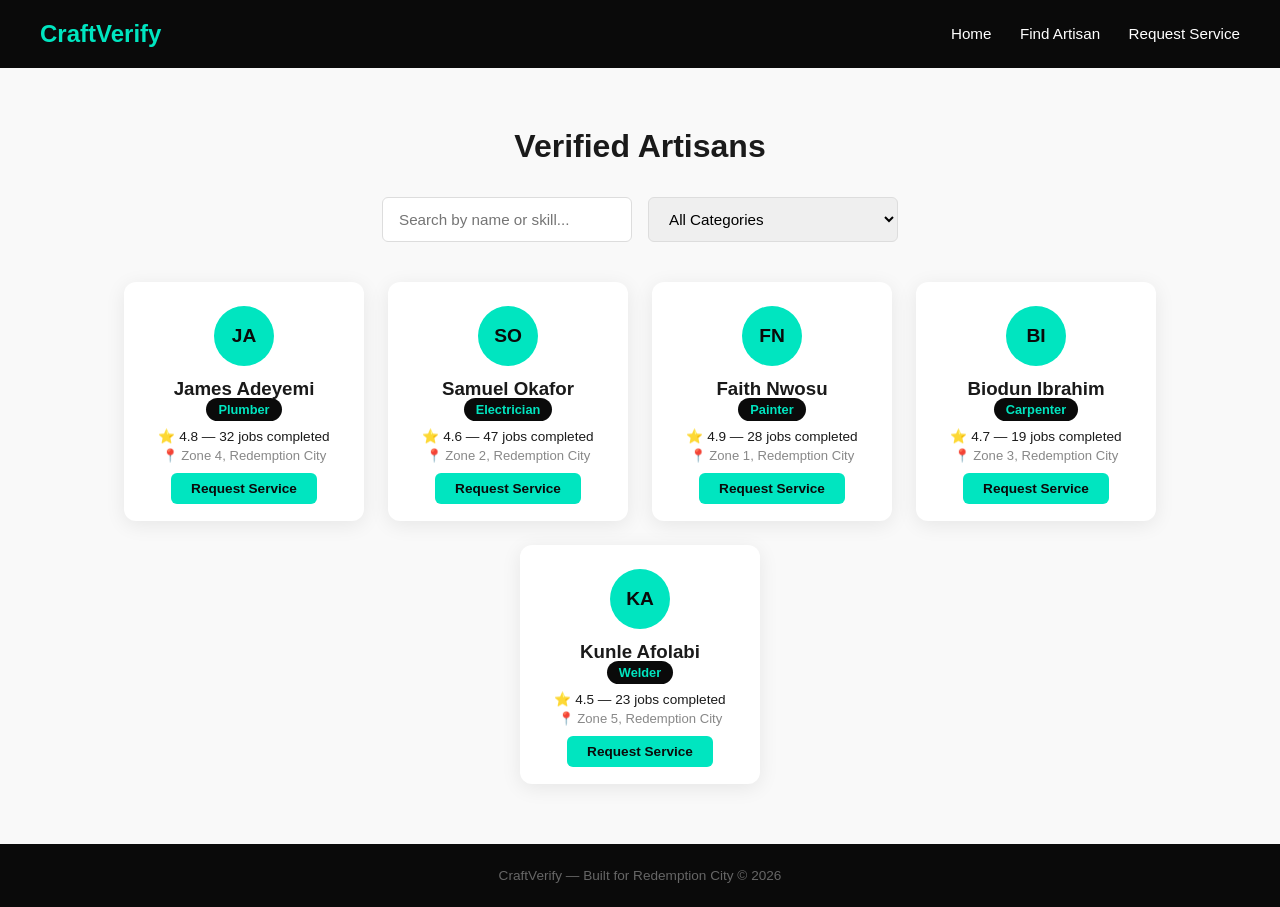
==== directory.html @ 7d1aa979 "Initial CraftVerify build" ====
<!DOCTYPE html>
<html lang="en">
<head>
  <meta charset="UTF-8" />
  <meta name="viewport" content="width=device-width, initial-scale=1.0"/>
  <title>Find Artisans — CraftVerify</title>
  <link rel="stylesheet" href="style.css" />
</head>
<body>

  <nav>
    <div class="logo">CraftVerify</div>
    <div class="nav-links">
      <a href="index.html">Home</a>
      <a href="directory.html">Find Artisan</a>
      <a href="request.html">Request Service</a>
    </div>
  </nav>

  <section class="directory">
    <h2>Verified Artisans</h2>
    <div class="filter-bar">
      <input type="text" id="searchInput" placeholder="Search by name or skill..." onkeyup="filterArtisans()"/>
      <select id="categoryFilter" onchange="filterArtisans()">
        <option value="">All Categories</option>
        <option value="Plumber">Plumber</option>
        <option value="Electrician">Electrician</option>
        <option value="Painter">Painter</option>
        <option value="Carpenter">Carpenter</option>
        <option value="Welder">Welder</option>
      </select>
    </div>

    <div class="artisan-grid" id="artisanGrid">

      <div class="artisan-card" data-skill="Plumber">
        <div class="artisan-avatar">JA</div>
        <h3>James Adeyemi</h3>
        <span class="badge">Plumber</span>
        <p class="rating">⭐ 4.8 — 32 jobs completed</p>
        <p class="location">📍 Zone 4, Redemption City</p>
        <a href="request.html" class="btn-small">Request Service</a>
      </div>

      <div class="artisan-card" data-skill="Electrician">
        <div class="artisan-avatar">SO</div>
        <h3>Samuel Okafor</h3>
        <span class="badge">Electrician</span>
        <p class="rating">⭐ 4.6 — 47 jobs completed</p>
        <p class="location">📍 Zone 2, Redemption City</p>
        <a href="request.html" class="btn-small">Request Service</a>
      </div>

      <div class="artisan-card" data-skill="Painter">
        <div class="artisan-avatar">FN</div>
        <h3>Faith Nwosu</h3>
        <span class="badge">Painter</span>
        <p class="rating">⭐ 4.9 — 28 jobs completed</p>
        <p class="location">📍 Zone 1, Redemption City</p>
        <a href="request.html" class="btn-small">Request Service</a>
      </div>

      <div class="artisan-card" data-skill="Carpenter">
        <div class="artisan-avatar">BI</div>
        <h3>Biodun Ibrahim</h3>
        <span class="badge">Carpenter</span>
        <p class="rating">⭐ 4.7 — 19 jobs completed</p>
        <p class="location">📍 Zone 3, Redemption City</p>
        <a href="request.html" class="btn-small">Request Service</a>
      </div>

      <div class="artisan-card" data-skill="Welder">
        <div class="artisan-avatar">KA</div>
        <h3>Kunle Afolabi</h3>
        <span class="badge">Welder</span>
        <p class="rating">⭐ 4.5 — 23 jobs completed</p>
        <p class="location">📍 Zone 5, Redemption City</p>
        <a href="request.html" class="btn-small">Request Service</a>
      </div>

    </div>
  </section>

  <footer>
    <p>CraftVerify — Built for Redemption City © 2026</p>
  </footer>

  <script>
    function filterArtisans() {
      const search = document.getElementById('searchInput').value.toLowerCase();
      const category = document.getElementById('categoryFilter').value;
      const cards = document.querySelectorAll('.artisan-card');
      cards.forEach(card => {
        const name = card.querySelector('h3').textContent.toLowerCase();
        const skill = card.getAttribute('data-skill');
        const matchSearch = name.includes(search);
        const matchCategory = category === '' || skill === category;
        card.style.display = matchSearch && matchCategory ? 'block' : 'none';
      });
    }
  </script>

</body>
</html>
---- style.css ----
* {
  margin: 0;
  padding: 0;
  box-sizing: border-box;
}

body {
  font-family: 'Segoe UI', sans-serif;
  background: #f9f9f9;
  color: #1a1a1a;
}

nav {
  display: flex;
  justify-content: space-between;
  align-items: center;
  padding: 20px 40px;
  background: #0a0a0a;
  color: white;
}

.logo {
  font-size: 1.5rem;
  font-weight: 700;
  color: #00e5c0;
}

.nav-links a {
  color: white;
  text-decoration: none;
  margin-left: 24px;
  font-size: 0.95rem;
}

.nav-links a:hover {
  color: #00e5c0;
}

.hero {
  text-align: center;
  padding: 100px 40px;
  background: #0a0a0a;
  color: white;
}

.hero h1 {
  font-size: 2.5rem;
  margin-bottom: 16px;
  color: #00e5c0;
}

.hero p {
  font-size: 1.1rem;
  margin-bottom: 32px;
  color: #cccccc;
}

.btn {
  background: #00e5c0;
  color: #0a0a0a;
  padding: 14px 32px;
  border-radius: 6px;
  text-decoration: none;
  font-weight: 700;
  font-size: 1rem;
}

.btn:hover {
  background: #00c9a8;
}

.how-it-works {
  padding: 80px 40px;
  text-align: center;
}

.how-it-works h2 {
  font-size: 2rem;
  margin-bottom: 48px;
}

.steps {
  display: flex;
  justify-content: center;
  gap: 40px;
  flex-wrap: wrap;
}

.step {
  background: white;
  border-radius: 12px;
  padding: 32px;
  width: 250px;
  box-shadow: 0 4px 20px rgba(0,0,0,0.08);
}

.step h3 {
  font-size: 2rem;
  color: #00e5c0;
  margin-bottom: 12px;
}

footer {
  text-align: center;
  padding: 24px;
  background: #0a0a0a;
  color: #666;
  font-size: 0.85rem;
}.directory {
  padding: 60px 40px;
}

.directory h2 {
  font-size: 2rem;
  margin-bottom: 32px;
  text-align: center;
}

.filter-bar {
  display: flex;
  gap: 16px;
  justify-content: center;
  margin-bottom: 40px;
  flex-wrap: wrap;
}

.filter-bar input,
.filter-bar select {
  padding: 12px 16px;
  border-radius: 6px;
  border: 1px solid #ddd;
  font-size: 0.95rem;
  width: 250px;
}

.artisan-grid {
  display: flex;
  flex-wrap: wrap;
  gap: 24px;
  justify-content: center;
}

.artisan-card {
  background: white;
  border-radius: 12px;
  padding: 24px;
  width: 240px;
  box-shadow: 0 4px 20px rgba(0,0,0,0.08);
  text-align: center;
}

.artisan-avatar {
  width: 60px;
  height: 60px;
  border-radius: 50%;
  background: #00e5c0;
  color: #0a0a0a;
  font-weight: 700;
  font-size: 1.2rem;
  display: flex;
  align-items: center;
  justify-content: center;
  margin: 0 auto 12px;
}

.badge {
  background: #0a0a0a;
  color: #00e5c0;
  padding: 4px 12px;
  border-radius: 20px;
  font-size: 0.8rem;
  font-weight: 600;
}

.rating {
  margin: 10px 0 4px;
  font-size: 0.85rem;
}

.location {
  font-size: 0.82rem;
  color: #888;
  margin-bottom: 16px;
}

.btn-small {
  background: #00e5c0;
  color: #0a0a0a;
  padding: 8px 20px;
  border-radius: 6px;
  text-decoration: none;
  font-weight: 600;
  font-size: 0.85rem;
}.request-section {
  padding: 60px 40px;
  text-align: center;
}

.request-section h2 {
  font-size: 2rem;
  margin-bottom: 12px;
}

.subtitle {
  color: #666;
  margin-bottom: 40px;
}

.request-form {
  max-width: 500px;
  margin: 0 auto;
  text-align: left;
}

.form-group {
  margin-bottom: 20px;
}

.form-group label {
  display: block;
  font-weight: 600;
  margin-bottom: 6px;
}

.form-group input,
.form-group select,
.form-group textarea {
  width: 100%;
  padding: 12px;
  border-radius: 6px;
  border: 1px solid #ddd;
  font-size: 0.95rem;
}

.request-form button {
  width: 100%;
  padding: 14px;
  background: #00e5c0;
  color: #0a0a0a;
  border: none;
  border-radius: 6px;
  font-size: 1rem;
  font-weight: 700;
  cursor: pointer;
}

.request-form button:hover {
  background: #00c9a8;
}
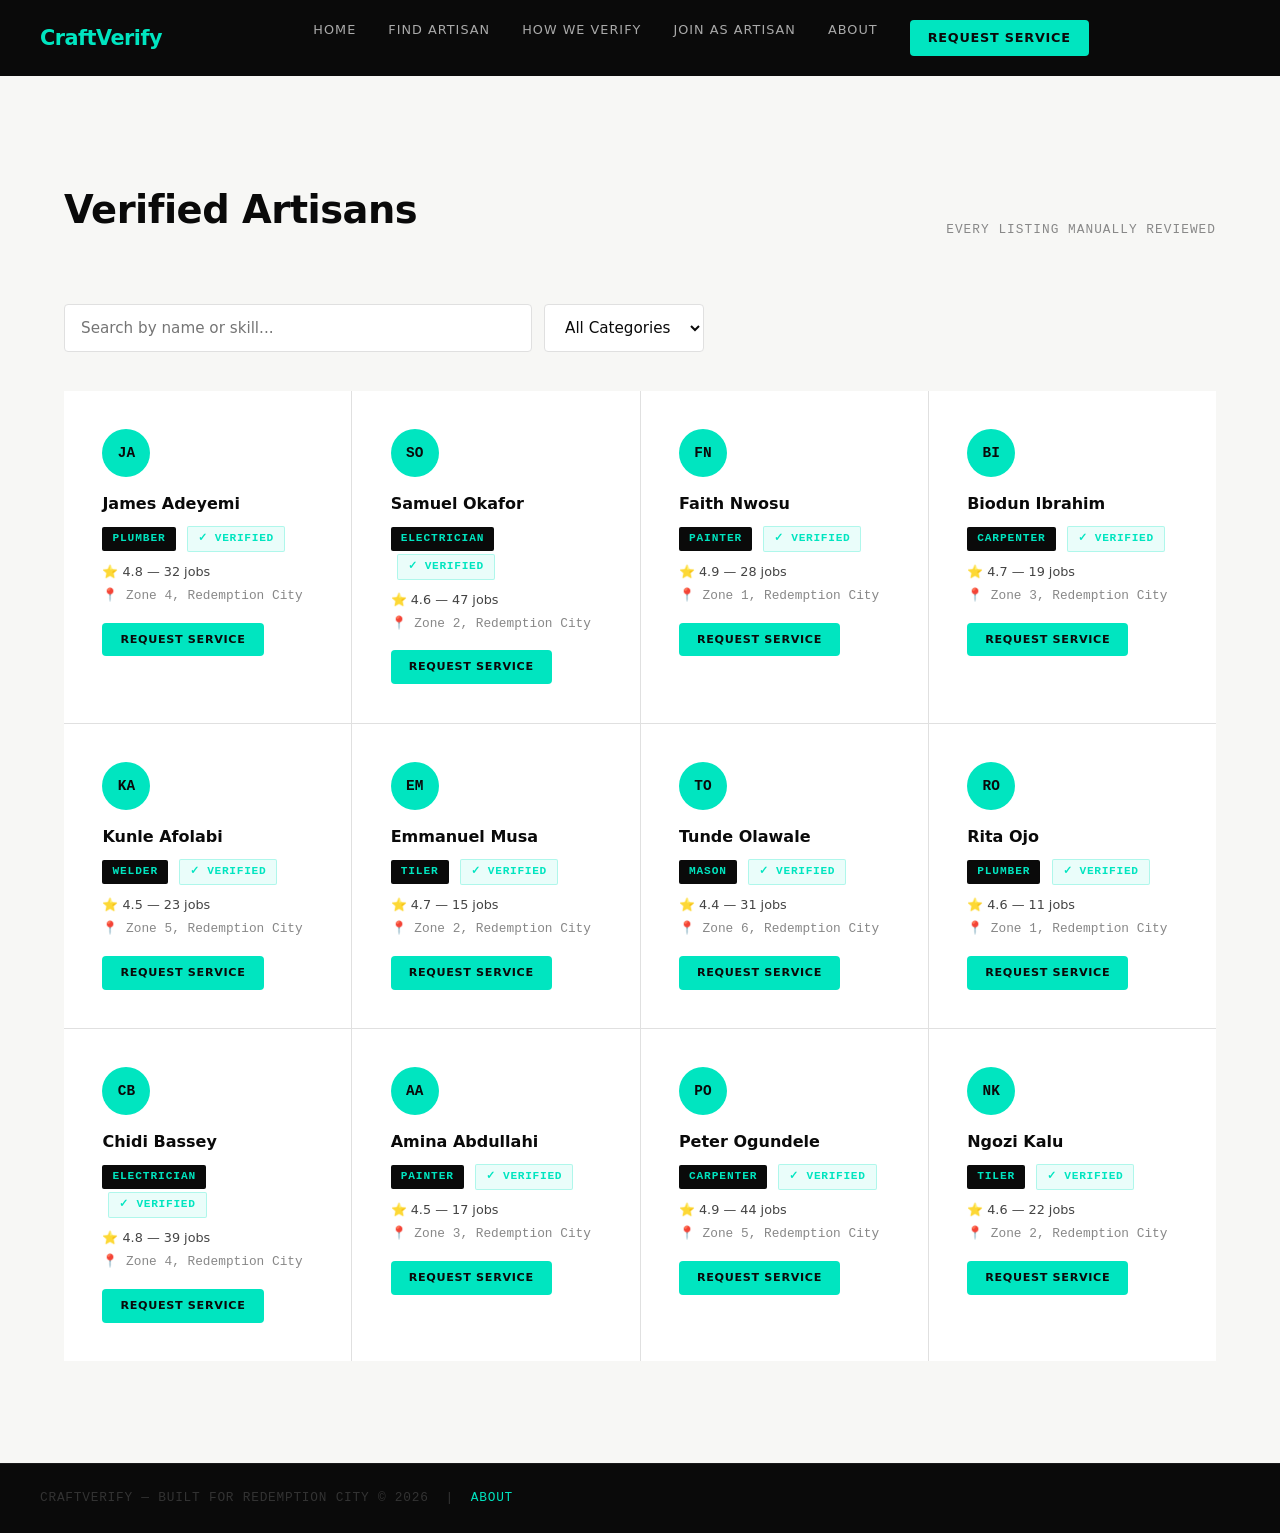
==== commit 66d192be: "Expand directory to 12 artisans" ====
--- a/directory.html
+++ b/directory.html
@@ -13,12 +13,19 @@
     <div class="nav-links">
       <a href="index.html">Home</a>
       <a href="directory.html">Find Artisan</a>
-      <a href="request.html">Request Service</a>
+      <a href="verify.html">How We Verify</a>
+      <a href="join.html">Join as Artisan</a>
+      <a href="about.html">About</a>
+      <a href="request.html" class="nav-cta">Request Service</a>
     </div>
   </nav>
 
   <section class="directory">
-    <h2>Verified Artisans</h2>
+    <div class="directory-header">
+      <h2>Verified Artisans</h2>
+      <p>Every listing manually reviewed</p>
+    </div>
+
     <div class="filter-bar">
       <input type="text" id="searchInput" placeholder="Search by name or skill..." onkeyup="filterArtisans()"/>
       <select id="categoryFilter" onchange="filterArtisans()">
@@ -28,6 +35,8 @@
         <option value="Painter">Painter</option>
         <option value="Carpenter">Carpenter</option>
         <option value="Welder">Welder</option>
+        <option value="Tiler">Tiler</option>
+        <option value="Mason">Mason</option>
       </select>
     </div>
 
@@ -37,7 +46,8 @@
         <div class="artisan-avatar">JA</div>
         <h3>James Adeyemi</h3>
         <span class="badge">Plumber</span>
-        <p class="rating">⭐ 4.8 — 32 jobs completed</p>
+        <span class="verified-badge">✓ Verified</span>
+        <p class="rating">⭐ 4.8 — 32 jobs</p>
         <p class="location">📍 Zone 4, Redemption City</p>
         <a href="request.html" class="btn-small">Request Service</a>
       </div>
@@ -46,7 +56,8 @@
         <div class="artisan-avatar">SO</div>
         <h3>Samuel Okafor</h3>
         <span class="badge">Electrician</span>
-        <p class="rating">⭐ 4.6 — 47 jobs completed</p>
+        <span class="verified-badge">✓ Verified</span>
+        <p class="rating">⭐ 4.6 — 47 jobs</p>
         <p class="location">📍 Zone 2, Redemption City</p>
         <a href="request.html" class="btn-small">Request Service</a>
       </div>
@@ -55,7 +66,8 @@
         <div class="artisan-avatar">FN</div>
         <h3>Faith Nwosu</h3>
         <span class="badge">Painter</span>
-        <p class="rating">⭐ 4.9 — 28 jobs completed</p>
+        <span class="verified-badge">✓ Verified</span>
+        <p class="rating">⭐ 4.9 — 28 jobs</p>
         <p class="location">📍 Zone 1, Redemption City</p>
         <a href="request.html" class="btn-small">Request Service</a>
       </div>
@@ -64,7 +76,8 @@
         <div class="artisan-avatar">BI</div>
         <h3>Biodun Ibrahim</h3>
         <span class="badge">Carpenter</span>
-        <p class="rating">⭐ 4.7 — 19 jobs completed</p>
+        <span class="verified-badge">✓ Verified</span>
+        <p class="rating">⭐ 4.7 — 19 jobs</p>
         <p class="location">📍 Zone 3, Redemption City</p>
         <a href="request.html" class="btn-small">Request Service</a>
       </div>
@@ -73,8 +86,79 @@
         <div class="artisan-avatar">KA</div>
         <h3>Kunle Afolabi</h3>
         <span class="badge">Welder</span>
-        <p class="rating">⭐ 4.5 — 23 jobs completed</p>
+        <span class="verified-badge">✓ Verified</span>
+        <p class="rating">⭐ 4.5 — 23 jobs</p>
         <p class="location">📍 Zone 5, Redemption City</p>
+        <a href="request.html" class="btn-small">Request Service</a>
+      </div>
+
+      <div class="artisan-card" data-skill="Tiler">
+        <div class="artisan-avatar">EM</div>
+        <h3>Emmanuel Musa</h3>
+        <span class="badge">Tiler</span>
+        <span class="verified-badge">✓ Verified</span>
+        <p class="rating">⭐ 4.7 — 15 jobs</p>
+        <p class="location">📍 Zone 2, Redemption City</p>
+        <a href="request.html" class="btn-small">Request Service</a>
+      </div>
+
+      <div class="artisan-card" data-skill="Mason">
+        <div class="artisan-avatar">TO</div>
+        <h3>Tunde Olawale</h3>
+        <span class="badge">Mason</span>
+        <span class="verified-badge">✓ Verified</span>
+        <p class="rating">⭐ 4.4 — 31 jobs</p>
+        <p class="location">📍 Zone 6, Redemption City</p>
+        <a href="request.html" class="btn-small">Request Service</a>
+      </div>
+
+      <div class="artisan-card" data-skill="Plumber">
+        <div class="artisan-avatar">RO</div>
+        <h3>Rita Ojo</h3>
+        <span class="badge">Plumber</span>
+        <span class="verified-badge">✓ Verified</span>
+        <p class="rating">⭐ 4.6 — 11 jobs</p>
+        <p class="location">📍 Zone 1, Redemption City</p>
+        <a href="request.html" class="btn-small">Request Service</a>
+      </div>
+
+      <div class="artisan-card" data-skill="Electrician">
+        <div class="artisan-avatar">CB</div>
+        <h3>Chidi Bassey</h3>
+        <span class="badge">Electrician</span>
+        <span class="verified-badge">✓ Verified</span>
+        <p class="rating">⭐ 4.8 — 39 jobs</p>
+        <p class="location">📍 Zone 4, Redemption City</p>
+        <a href="request.html" class="btn-small">Request Service</a>
+      </div>
+
+      <div class="artisan-card" data-skill="Painter">
+        <div class="artisan-avatar">AA</div>
+        <h3>Amina Abdullahi</h3>
+        <span class="badge">Painter</span>
+        <span class="verified-badge">✓ Verified</span>
+        <p class="rating">⭐ 4.5 — 17 jobs</p>
+        <p class="location">📍 Zone 3, Redemption City</p>
+        <a href="request.html" class="btn-small">Request Service</a>
+      </div>
+
+      <div class="artisan-card" data-skill="Carpenter">
+        <div class="artisan-avatar">PO</div>
+        <h3>Peter Ogundele</h3>
+        <span class="badge">Carpenter</span>
+        <span class="verified-badge">✓ Verified</span>
+        <p class="rating">⭐ 4.9 — 44 jobs</p>
+        <p class="location">📍 Zone 5, Redemption City</p>
+        <a href="request.html" class="btn-small">Request Service</a>
+      </div>
+
+      <div class="artisan-card" data-skill="Tiler">
+        <div class="artisan-avatar">NK</div>
+        <h3>Ngozi Kalu</h3>
+        <span class="badge">Tiler</span>
+        <span class="verified-badge">✓ Verified</span>
+        <p class="rating">⭐ 4.6 — 22 jobs</p>
+        <p class="location">📍 Zone 2, Redemption City</p>
         <a href="request.html" class="btn-small">Request Service</a>
       </div>
 
@@ -82,7 +166,7 @@
   </section>
 
   <footer>
-    <p>CraftVerify — Built for Redemption City © 2026</p>
+    <p>CraftVerify — Built for Redemption City © 2026 &nbsp;|&nbsp; <a href="about.html">About</a></p>
   </footer>
 
   <script>
--- a/style.css
+++ b/style.css
@@ -1,215 +1,621 @@
-* {
+/* ============================================
+   CRAFTVERIFY — PREMIUM VANILLA CSS SYSTEM
+   ============================================ */
+
+:root {
+  --ink: #0a0a0a;
+  --ink-soft: #444;
+  --ink-muted: #888;
+  --surface: #f7f7f5;
+  --white: #ffffff;
+  --accent: #00e5c0;
+  --accent-dim: #00e5c015;
+  --accent-border: #00e5c040;
+  --line: #e0e0e0;
+
+  --text-xl: clamp(2.2rem, 5vw, 4rem);
+  --text-lg: clamp(1.6rem, 3vw, 2.4rem);
+  --text-md: clamp(1rem, 2vw, 1.25rem);
+  --text-sm: clamp(0.8rem, 1.5vw, 0.95rem);
+  --text-xs: clamp(0.7rem, 1vw, 0.8rem);
+
+  --space-xl: clamp(60px, 8vw, 120px);
+  --space-lg: clamp(40px, 5vw, 80px);
+  --space-md: clamp(24px, 3vw, 48px);
+  --space-sm: clamp(12px, 2vw, 24px);
+}
+
+*, *::before, *::after {
   margin: 0;
   padding: 0;
   box-sizing: border-box;
 }
 
+html { scroll-behavior: smooth; }
+
 body {
-  font-family: 'Segoe UI', sans-serif;
-  background: #f9f9f9;
-  color: #1a1a1a;
-}
-
+  font-family: 'Segoe UI', system-ui, sans-serif;
+  background: var(--surface);
+  color: var(--ink);
+  line-height: 1.6;
+  overflow-x: hidden;
+}
+
+/* ============================================
+   NAV
+   ============================================ */
 nav {
-  display: flex;
-  justify-content: space-between;
+  display: grid;
+  grid-template-columns: auto 1fr auto;
   align-items: center;
   padding: 20px 40px;
-  background: #0a0a0a;
-  color: white;
+  background: var(--ink);
+  position: sticky;
+  top: 0;
+  z-index: 100;
 }
 
 .logo {
-  font-size: 1.5rem;
+  font-size: 1.3rem;
+  font-weight: 800;
+  color: var(--accent);
+  letter-spacing: -0.5px;
+}
+
+.nav-links {
+  display: flex;
+  justify-content: center;
+  gap: 32px;
+  flex-wrap: wrap;
+}
+
+.nav-links a {
+  color: #aaa;
+  text-decoration: none;
+  font-size: var(--text-xs);
+  letter-spacing: 0.08em;
+  text-transform: uppercase;
+  transition: color 0.2s;
+}
+
+.nav-links a:hover { color: var(--accent); }
+
+.nav-cta {
+  background: var(--accent) !important;
+  color: var(--ink) !important;
+  padding: 8px 18px;
+  border-radius: 4px;
   font-weight: 700;
-  color: #00e5c0;
-}
-
-.nav-links a {
-  color: white;
-  text-decoration: none;
-  margin-left: 24px;
-  font-size: 0.95rem;
-}
-
-.nav-links a:hover {
-  color: #00e5c0;
-}
-
+  font-size: var(--text-xs) !important;
+  text-transform: uppercase !important;
+  letter-spacing: 0.06em !important;
+}
+
+/* ============================================
+   HERO — ASYMMETRIC GRID
+   ============================================ */
 .hero {
-  text-align: center;
-  padding: 100px 40px;
-  background: #0a0a0a;
-  color: white;
-}
-
-.hero h1 {
-  font-size: 2.5rem;
-  margin-bottom: 16px;
-  color: #00e5c0;
-}
-
-.hero p {
-  font-size: 1.1rem;
-  margin-bottom: 32px;
-  color: #cccccc;
+  display: grid;
+  grid-template-columns: repeat(12, 1fr);
+  grid-template-rows: auto auto;
+  gap: 1px;
+  background: var(--ink);
+  min-height: 90vh;
+}
+
+.hero-text {
+  grid-column: 1 / 8;
+  grid-row: 1;
+  background: var(--ink);
+  color: var(--white);
+  padding: var(--space-xl) var(--space-lg);
+  display: flex;
+  flex-direction: column;
+  justify-content: center;
+}
+
+.hero-side {
+  grid-column: 8 / 13;
+  grid-row: 1 / 3;
+  background: #111;
+  padding: var(--space-lg);
+  display: flex;
+  flex-direction: column;
+  justify-content: flex-end;
+  border-left: 1px solid #1e1e1e;
+}
+
+.hero-stats {
+  grid-column: 1 / 8;
+  grid-row: 2;
+  background: #0f0f0f;
+  display: flex;
+  gap: 1px;
+}
+
+.hero-tag {
+  font-size: var(--text-xs);
+  letter-spacing: 0.12em;
+  text-transform: uppercase;
+  color: var(--accent);
+  margin-bottom: 20px;
+  font-family: 'Courier New', monospace;
+}
+
+.hero-text h1 {
+  font-size: var(--text-xl);
+  line-height: 1.1;
+  font-weight: 800;
+  letter-spacing: -1.5px;
+  margin-bottom: 20px;
+}
+
+.hero-text p {
+  font-size: var(--text-md);
+  color: #888;
+  max-width: 480px;
+  line-height: 1.7;
+  margin-bottom: 36px;
+}
+
+.hero-buttons {
+  display: flex;
+  gap: 12px;
+  flex-wrap: wrap;
 }
 
 .btn {
-  background: #00e5c0;
-  color: #0a0a0a;
-  padding: 14px 32px;
-  border-radius: 6px;
+  background: var(--accent);
+  color: var(--ink);
+  padding: 13px 26px;
+  border-radius: 4px;
   text-decoration: none;
   font-weight: 700;
-  font-size: 1rem;
+  font-size: var(--text-xs);
+  text-transform: uppercase;
+  letter-spacing: 0.06em;
+  display: inline-block;
+  transition: background 0.2s, transform 0.15s;
 }
 
 .btn:hover {
   background: #00c9a8;
-}
-
+  transform: translateY(-1px);
+}
+
+.btn-outline {
+  border: 1.5px solid #333;
+  color: #aaa;
+  padding: 12px 26px;
+  border-radius: 4px;
+  text-decoration: none;
+  font-weight: 600;
+  font-size: var(--text-xs);
+  text-transform: uppercase;
+  letter-spacing: 0.06em;
+  display: inline-block;
+  transition: border-color 0.2s, color 0.2s;
+}
+
+.btn-outline:hover {
+  border-color: var(--accent);
+  color: var(--accent);
+}
+
+.stat {
+  flex: 1;
+  padding: 28px 24px;
+  background: #0f0f0f;
+  border-right: 1px solid #1a1a1a;
+}
+
+.stat h3 {
+  font-size: clamp(1.8rem, 3vw, 2.8rem);
+  font-weight: 900;
+  color: var(--accent);
+  letter-spacing: -1px;
+  line-height: 1;
+}
+
+.stat p {
+  font-size: var(--text-xs);
+  color: #555;
+  text-transform: uppercase;
+  letter-spacing: 0.08em;
+  margin-top: 6px;
+  font-family: 'Courier New', monospace;
+}
+
+.hero-side-label {
+  font-size: var(--text-xs);
+  text-transform: uppercase;
+  letter-spacing: 0.1em;
+  color: #444;
+  font-family: 'Courier New', monospace;
+  margin-bottom: 16px;
+}
+
+.hero-side-statement {
+  font-size: clamp(1rem, 1.8vw, 1.3rem);
+  color: #888;
+  line-height: 1.7;
+  border-top: 1px solid #1e1e1e;
+  padding-top: 24px;
+}
+
+.hero-side-statement strong {
+  color: var(--accent);
+  font-weight: 700;
+}
+
+/* ============================================
+   PROBLEM SECTION
+   ============================================ */
+.problem-section {
+  display: grid;
+  grid-template-columns: repeat(12, 1fr);
+  gap: 1px;
+  background: var(--line);
+  overflow: hidden;
+}
+
+.problem-header {
+  grid-column: 1 / 5;
+  background: var(--white);
+  padding: var(--space-lg);
+  display: flex;
+  flex-direction: column;
+  justify-content: center;
+}
+
+.problem-header h2 {
+  font-size: var(--text-lg);
+  font-weight: 800;
+  letter-spacing: -0.5px;
+  line-height: 1.2;
+  margin-bottom: 12px;
+}
+
+.problem-header p {
+  font-size: var(--text-sm);
+  color: var(--ink-soft);
+  line-height: 1.7;
+}
+
+.problem-cards {
+  grid-column: 5 / 13;
+  display: grid;
+  grid-template-columns: 1fr 1fr;
+  gap: 1px;
+  background: var(--line);
+}
+
+.problem-card {
+  background: var(--white);
+  padding: var(--space-md);
+  opacity: 0;
+  transform: translateY(20px);
+  transition: opacity 0.5s ease, transform 0.5s ease;
+}
+
+.problem-card.visible {
+  opacity: 1;
+  transform: translateY(0);
+}
+
+.problem-icon {
+  font-size: 1.6rem;
+  display: block;
+  margin-bottom: 14px;
+}
+
+.problem-card h3 {
+  font-size: 0.95rem;
+  font-weight: 700;
+  margin-bottom: 8px;
+  text-transform: uppercase;
+  letter-spacing: 0.06em;
+}
+
+.problem-card p {
+  font-size: var(--text-sm);
+  color: var(--ink-soft);
+  line-height: 1.7;
+}
+
+/* ============================================
+   HOW IT WORKS
+   ============================================ */
 .how-it-works {
-  padding: 80px 40px;
-  text-align: center;
+  padding: var(--space-xl) var(--space-lg);
+  background: var(--ink);
+  color: var(--white);
 }
 
 .how-it-works h2 {
-  font-size: 2rem;
-  margin-bottom: 48px;
+  font-size: var(--text-lg);
+  font-weight: 800;
+  letter-spacing: -0.5px;
+  margin-bottom: var(--space-lg);
 }
 
 .steps {
-  display: flex;
-  justify-content: center;
-  gap: 40px;
-  flex-wrap: wrap;
+  display: grid;
+  grid-template-columns: repeat(3, 1fr);
+  gap: 1px;
+  background: #1a1a1a;
 }
 
 .step {
-  background: white;
-  border-radius: 12px;
-  padding: 32px;
-  width: 250px;
-  box-shadow: 0 4px 20px rgba(0,0,0,0.08);
-}
+  background: var(--ink);
+  padding: var(--space-md);
+  border-top: 2px solid #1a1a1a;
+  transition: border-top-color 0.3s;
+}
+
+.step:hover { border-top-color: var(--accent); }
 
 .step h3 {
-  font-size: 2rem;
-  color: #00e5c0;
-  margin-bottom: 12px;
-}
-
-footer {
-  text-align: center;
-  padding: 24px;
-  background: #0a0a0a;
-  color: #666;
-  font-size: 0.85rem;
-}.directory {
-  padding: 60px 40px;
-}
-
-.directory h2 {
-  font-size: 2rem;
-  margin-bottom: 32px;
-  text-align: center;
+  font-size: clamp(2rem, 4vw, 3.5rem);
+  font-weight: 900;
+  color: #1e1e1e;
+  font-family: 'Courier New', monospace;
+  margin-bottom: 16px;
+  line-height: 1;
+}
+
+.step p {
+  font-size: var(--text-sm);
+  color: #777;
+  line-height: 1.7;
+}
+
+/* ============================================
+   TRUST BANNER
+   ============================================ */
+.trust-banner {
+  display: grid;
+  grid-template-columns: 1fr auto;
+  align-items: center;
+  gap: var(--space-lg);
+  padding: var(--space-lg) var(--space-lg);
+  background: var(--accent);
+}
+
+.trust-banner h2 {
+  font-size: var(--text-lg);
+  font-weight: 900;
+  color: var(--ink);
+  letter-spacing: -0.5px;
+  line-height: 1.2;
+}
+
+.trust-banner p {
+  color: #006655;
+  font-size: var(--text-sm);
+  margin-top: 8px;
+}
+
+.btn-dark {
+  background: var(--ink);
+  color: var(--white);
+  padding: 14px 28px;
+  border-radius: 4px;
+  text-decoration: none;
+  font-weight: 700;
+  font-size: var(--text-xs);
+  text-transform: uppercase;
+  letter-spacing: 0.06em;
+  white-space: nowrap;
+  transition: background 0.2s;
+}
+
+.btn-dark:hover { background: #222; }
+
+/* ============================================
+   DIRECTORY
+   ============================================ */
+.directory {
+  padding: var(--space-xl) var(--space-lg);
+}
+
+.directory-header {
+  display: grid;
+  grid-template-columns: 1fr auto;
+  align-items: end;
+  margin-bottom: var(--space-lg);
+  gap: var(--space-md);
+}
+
+.directory-header h2 {
+  font-size: var(--text-lg);
+  font-weight: 800;
+  letter-spacing: -0.5px;
+}
+
+.directory-header p {
+  font-size: var(--text-xs);
+  color: var(--ink-muted);
+  font-family: 'Courier New', monospace;
+  text-transform: uppercase;
+  letter-spacing: 0.08em;
 }
 
 .filter-bar {
-  display: flex;
-  gap: 16px;
-  justify-content: center;
-  margin-bottom: 40px;
-  flex-wrap: wrap;
+  display: grid;
+  grid-template-columns: 1fr auto;
+  gap: 12px;
+  margin-bottom: var(--space-md);
+  max-width: 640px;
 }
 
 .filter-bar input,
 .filter-bar select {
-  padding: 12px 16px;
-  border-radius: 6px;
-  border: 1px solid #ddd;
-  font-size: 0.95rem;
-  width: 250px;
+  padding: 13px 16px;
+  border: 1.5px solid var(--line);
+  border-radius: 4px;
+  font-size: var(--text-sm);
+  background: var(--white);
+  color: var(--ink);
+  transition: border-color 0.2s;
+  font-family: inherit;
+}
+
+.filter-bar input:focus,
+.filter-bar select:focus {
+  outline: none;
+  border-color: var(--accent);
 }
 
 .artisan-grid {
-  display: flex;
-  flex-wrap: wrap;
-  gap: 24px;
-  justify-content: center;
+  display: grid;
+  grid-template-columns: repeat(auto-fill, minmax(260px, 1fr));
+  gap: 1px;
+  background: var(--line);
 }
 
 .artisan-card {
-  background: white;
-  border-radius: 12px;
-  padding: 24px;
-  width: 240px;
-  box-shadow: 0 4px 20px rgba(0,0,0,0.08);
-  text-align: center;
+  background: var(--white);
+  padding: var(--space-md);
+  transition: opacity 0.35s ease, transform 0.35s ease;
+}
+
+.artisan-card.hidden {
+  opacity: 0;
+  transform: translateY(12px);
+  pointer-events: none;
+  position: absolute;
+  visibility: hidden;
+}
+
+.artisan-card:hover {
+  background: #fafafa;
 }
 
 .artisan-avatar {
-  width: 60px;
-  height: 60px;
+  width: 48px;
+  height: 48px;
   border-radius: 50%;
-  background: #00e5c0;
-  color: #0a0a0a;
-  font-weight: 700;
-  font-size: 1.2rem;
+  background: var(--accent);
+  color: var(--ink);
+  font-weight: 800;
+  font-size: 0.9rem;
   display: flex;
   align-items: center;
   justify-content: center;
-  margin: 0 auto 12px;
+  margin-bottom: 14px;
+  font-family: 'Courier New', monospace;
+}
+
+.artisan-card h3 {
+  font-size: 1rem;
+  font-weight: 700;
+  margin-bottom: 6px;
 }
 
 .badge {
-  background: #0a0a0a;
-  color: #00e5c0;
-  padding: 4px 12px;
-  border-radius: 20px;
-  font-size: 0.8rem;
-  font-weight: 600;
+  display: inline-block;
+  background: var(--ink);
+  color: var(--accent);
+  padding: 3px 10px;
+  border-radius: 2px;
+  font-size: 0.7rem;
+  font-weight: 700;
+  text-transform: uppercase;
+  letter-spacing: 0.08em;
+  font-family: 'Courier New', monospace;
+}
+
+.verified-badge {
+  display: inline-block;
+  background: var(--accent-dim);
+  color: var(--accent);
+  border: 1px solid var(--accent-border);
+  padding: 3px 10px;
+  border-radius: 2px;
+  font-size: 0.7rem;
+  font-weight: 700;
+  text-transform: uppercase;
+  letter-spacing: 0.06em;
+  margin-left: 6px;
+  font-family: 'Courier New', monospace;
 }
 
 .rating {
   margin: 10px 0 4px;
-  font-size: 0.85rem;
+  font-size: var(--text-xs);
+  color: var(--ink-soft);
 }
 
 .location {
-  font-size: 0.82rem;
-  color: #888;
+  font-size: var(--text-xs);
+  color: var(--ink-muted);
   margin-bottom: 16px;
+  font-family: 'Courier New', monospace;
 }
 
 .btn-small {
-  background: #00e5c0;
-  color: #0a0a0a;
-  padding: 8px 20px;
-  border-radius: 6px;
+  background: var(--accent);
+  color: var(--ink);
+  padding: 8px 18px;
+  border-radius: 4px;
   text-decoration: none;
-  font-weight: 600;
-  font-size: 0.85rem;
-}.request-section {
-  padding: 60px 40px;
-  text-align: center;
-}
-
-.request-section h2 {
-  font-size: 2rem;
-  margin-bottom: 12px;
-}
-
-.subtitle {
+  font-weight: 700;
+  font-size: 0.7rem;
+  text-transform: uppercase;
+  letter-spacing: 0.06em;
+  display: inline-block;
+  transition: background 0.2s;
+}
+
+.btn-small:hover { background: #00c9a8; }
+
+/* ============================================
+   REQUEST FORM
+   ============================================ */
+.request-section {
+  display: grid;
+  grid-template-columns: repeat(12, 1fr);
+  gap: 1px;
+  background: var(--line);
+  min-height: 80vh;
+}
+
+.request-left {
+  grid-column: 1 / 5;
+  background: var(--ink);
+  color: var(--white);
+  padding: var(--space-lg);
+  display: flex;
+  flex-direction: column;
+  justify-content: center;
+}
+
+.request-left h2 {
+  font-size: var(--text-lg);
+  font-weight: 800;
+  letter-spacing: -0.5px;
+  margin-bottom: 16px;
+  line-height: 1.2;
+}
+
+.request-left p {
+  font-size: var(--text-sm);
   color: #666;
-  margin-bottom: 40px;
+  line-height: 1.7;
+}
+
+.request-right {
+  grid-column: 5 / 13;
+  background: var(--white);
+  padding: var(--space-lg);
+  display: flex;
+  align-items: center;
 }
 
 .request-form {
-  max-width: 500px;
-  margin: 0 auto;
-  text-align: left;
+  width: 100%;
+  max-width: 560px;
 }
 
 .form-group {
@@ -218,32 +624,414 @@
 
 .form-group label {
   display: block;
-  font-weight: 600;
-  margin-bottom: 6px;
+  font-size: var(--text-xs);
+  font-weight: 700;
+  text-transform: uppercase;
+  letter-spacing: 0.08em;
+  margin-bottom: 8px;
+  font-family: 'Courier New', monospace;
+  color: var(--ink-soft);
 }
 
 .form-group input,
 .form-group select,
 .form-group textarea {
   width: 100%;
-  padding: 12px;
-  border-radius: 6px;
-  border: 1px solid #ddd;
-  font-size: 0.95rem;
+  padding: 13px 16px;
+  border: 1.5px solid var(--line);
+  border-radius: 4px;
+  font-size: var(--text-sm);
+  font-family: inherit;
+  color: var(--ink);
+  background: var(--surface);
+  transition: border-color 0.2s;
+}
+
+.form-group input:focus,
+.form-group select:focus,
+.form-group textarea:focus {
+  outline: none;
+  border-color: var(--accent);
+  background: var(--white);
 }
 
 .request-form button {
   width: 100%;
-  padding: 14px;
-  background: #00e5c0;
-  color: #0a0a0a;
+  padding: 15px;
+  background: var(--ink);
+  color: var(--white);
   border: none;
-  border-radius: 6px;
-  font-size: 1rem;
+  border-radius: 4px;
+  font-size: var(--text-xs);
   font-weight: 700;
+  text-transform: uppercase;
+  letter-spacing: 0.08em;
   cursor: pointer;
-}
-
-.request-form button:hover {
-  background: #00c9a8;
+  transition: background 0.2s;
+  font-family: inherit;
+}
+
+.request-form button:hover { background: #222; }
+
+.success-message {
+  display: none;
+  text-align: center;
+  padding: var(--space-lg);
+}
+
+.success-message h3 {
+  font-size: var(--text-md);
+  font-weight: 800;
+  margin-bottom: 12px;
+  color: var(--accent);
+}
+
+.success-message p {
+  color: var(--ink-soft);
+  font-size: var(--text-sm);
+}
+
+/* ============================================
+   MANIFESTO / VERIFY PAGE
+   ============================================ */
+.manifesto {
+  max-width: 760px;
+  margin: 0 auto;
+  padding: var(--space-xl) var(--space-lg);
+}
+
+.manifesto-intro {
+  border-left: 3px solid var(--accent);
+  padding-left: 28px;
+  margin-bottom: var(--space-xl);
+}
+
+.manifesto-intro p {
+  font-size: var(--text-md);
+  line-height: 1.8;
+  color: #333;
+  margin-bottom: 16px;
+}
+
+.manifesto-intro p:last-child {
+  font-weight: 800;
+  color: var(--ink);
+  font-size: clamp(1.1rem, 2vw, 1.3rem);
+}
+
+.manifesto-item {
+  display: grid;
+  grid-template-columns: 80px 1fr;
+  gap: 32px;
+  margin-bottom: var(--space-xl);
+  align-items: flex-start;
+}
+
+.manifesto-number {
+  font-size: clamp(3rem, 5vw, 5rem);
+  font-weight: 900;
+  color: #e0e0e0;
+  line-height: 1;
+  font-family: 'Courier New', monospace;
+}
+
+.manifesto-content h2 {
+  font-size: var(--text-md);
+  font-weight: 800;
+  margin-bottom: 12px;
+  text-transform: uppercase;
+  letter-spacing: 0.06em;
+}
+
+.manifesto-content p {
+  font-size: var(--text-sm);
+  line-height: 1.8;
+  color: var(--ink-soft);
+  margin-bottom: 12px;
+}
+
+.manifesto-note {
+  background: var(--surface);
+  border-left: 3px solid var(--accent);
+  padding: 12px 16px;
+  font-size: 0.85rem !important;
+  color: #555 !important;
+  font-style: italic;
+}
+
+.manifesto-hard-truth {
+  border-top: 2px solid var(--ink);
+  padding-top: var(--space-md);
+  margin-top: var(--space-sm);
+}
+
+.manifesto-hard-truth h2 {
+  font-size: var(--text-lg);
+  font-weight: 900;
+  margin-bottom: 20px;
+  letter-spacing: -0.5px;
+}
+
+.manifesto-hard-truth p {
+  font-size: var(--text-sm);
+  line-height: 1.8;
+  color: var(--ink-soft);
+  margin-bottom: 16px;
+}
+
+.manifesto-hard-truth p:last-child {
+  font-weight: 800;
+  color: var(--ink);
+  font-size: var(--text-md);
+}
+
+/* ============================================
+   ABOUT PAGE
+   ============================================ */
+.about-body {
+  max-width: 720px;
+  margin: 0 auto;
+  padding: var(--space-xl) var(--space-lg);
+}
+
+.about-block {
+  margin-bottom: var(--space-lg);
+  padding-bottom: var(--space-lg);
+  border-bottom: 1px solid var(--line);
+}
+
+.about-block:last-of-type { border-bottom: none; }
+
+.about-block h2 {
+  font-size: var(--text-md);
+  font-weight: 800;
+  margin-bottom: 16px;
+  text-transform: uppercase;
+  letter-spacing: 0.06em;
+}
+
+.about-block p {
+  font-size: var(--text-sm);
+  line-height: 1.9;
+  color: var(--ink-soft);
+  margin-bottom: 14px;
+}
+
+.about-quote {
+  border-top: 2px solid var(--ink);
+  border-bottom: 2px solid var(--ink);
+  padding: var(--space-md) 0;
+  margin: var(--space-md) 0;
+}
+
+.about-quote p {
+  font-size: var(--text-lg);
+  font-weight: 800;
+  color: var(--ink);
+  letter-spacing: -0.5px;
+  line-height: 1.3;
+}
+
+/* ============================================
+   PAGE HERO
+   ============================================ */
+.page-hero {
+  background: var(--ink);
+  color: var(--white);
+  padding: var(--space-xl) var(--space-lg);
+  border-bottom: 1px solid #1a1a1a;
+}
+
+.page-hero h1 {
+  font-size: var(--text-xl);
+  font-weight: 900;
+  color: var(--accent);
+  letter-spacing: -1.5px;
+  line-height: 1.1;
+  margin-bottom: 12px;
+}
+
+.page-hero p {
+  color: #666;
+  font-size: var(--text-sm);
+  font-family: 'Courier New', monospace;
+  text-transform: uppercase;
+  letter-spacing: 0.08em;
+}
+
+/* ============================================
+   VERIFY CTA
+   ============================================ */
+.verify-cta {
+  background: var(--ink);
+  color: var(--white);
+  text-align: center;
+  padding: var(--space-xl) var(--space-lg);
+}
+
+.verify-cta h2 {
+  font-size: var(--text-lg);
+  font-weight: 800;
+  margin-bottom: 12px;
+  letter-spacing: -0.5px;
+}
+
+.verify-cta p {
+  color: #555;
+  margin-bottom: var(--space-md);
+  font-size: var(--text-sm);
+  font-family: 'Courier New', monospace;
+}
+
+/* ============================================
+   FOOTER
+   ============================================ */
+footer {
+  display: grid;
+  grid-template-columns: 1fr auto;
+  align-items: center;
+  padding: 24px 40px;
+  background: var(--ink);
+  border-top: 1px solid #1a1a1a;
+}
+
+footer p {
+  color: #333;
+  font-size: var(--text-xs);
+  font-family: 'Courier New', monospace;
+  text-transform: uppercase;
+  letter-spacing: 0.06em;
+}
+
+footer a {
+  color: var(--accent);
+  text-decoration: none;
+}
+
+/* ============================================
+   JOIN PAGE
+   ============================================ */
+.join-section {
+  display: grid;
+  grid-template-columns: repeat(12, 1fr);
+  gap: 1px;
+  background: var(--line);
+  min-height: 80vh;
+}
+
+.join-left {
+  grid-column: 1 / 5;
+  background: var(--ink);
+  color: var(--white);
+  padding: var(--space-lg);
+  display: flex;
+  flex-direction: column;
+  justify-content: center;
+}
+
+.join-left h2 {
+  font-size: var(--text-lg);
+  font-weight: 800;
+  letter-spacing: -0.5px;
+  margin-bottom: 16px;
+  line-height: 1.2;
+}
+
+.join-left p {
+  font-size: var(--text-sm);
+  color: #666;
+  line-height: 1.7;
+  margin-bottom: 12px;
+}
+
+.join-requirements {
+  margin-top: var(--space-md);
+  border-top: 1px solid #1e1e1e;
+  padding-top: var(--space-md);
+}
+
+.join-requirements p {
+  font-size: var(--text-xs) !important;
+  font-family: 'Courier New', monospace;
+  text-transform: uppercase;
+  letter-spacing: 0.08em;
+  color: #444 !important;
+  margin-bottom: 8px !important;
+}
+
+.join-requirements span {
+  display: block;
+  font-size: var(--text-xs);
+  color: #555;
+  font-family: 'Courier New', monospace;
+  padding: 6px 0;
+  border-bottom: 1px solid #1a1a1a;
+}
+
+.join-right {
+  grid-column: 5 / 13;
+  background: var(--white);
+  padding: var(--space-lg);
+  display: flex;
+  align-items: center;
+}
+
+/* ============================================
+   SCROLL ANIMATIONS
+   ============================================ */
+.fade-in {
+  opacity: 0;
+  transform: translateY(24px);
+  transition: opacity 0.6s ease, transform 0.6s ease;
+}
+
+.fade-in.visible {
+  opacity: 1;
+  transform: translateY(0);
+}
+
+/* ============================================
+   RESPONSIVE
+   ============================================ */
+@media (max-width: 768px) {
+  nav {
+    grid-template-columns: 1fr;
+    gap: 16px;
+    padding: 20px;
+  }
+
+  .nav-links { justify-content: flex-start; gap: 16px; }
+
+  .hero {
+    grid-template-columns: 1fr;
+    min-height: auto;
+  }
+
+  .hero-text { grid-column: 1; grid-row: 1; }
+  .hero-side { grid-column: 1; grid-row: 3; }
+  .hero-stats { grid-column: 1; grid-row: 2; }
+
+  .problem-section { grid-template-columns: 1fr; }
+  .problem-header { grid-column: 1; }
+  .problem-cards { grid-column: 1; grid-template-columns: 1fr; }
+
+  .steps { grid-template-columns: 1fr; }
+
+  .trust-banner {
+    grid-template-columns: 1fr;
+    text-align: center;
+  }
+
+  .request-section { grid-template-columns: 1fr; }
+  .request-left { grid-column: 1; }
+  .request-right { grid-column: 1; }
+
+  .join-section { grid-template-columns: 1fr; }
+  .join-left { grid-column: 1; }
+  .join-right { grid-column: 1; }
+
+  .manifesto-item { grid-template-columns: 48px 1fr; gap: 16px; }
+  .filter-bar { grid-template-columns: 1fr; }
+
+  footer { grid-template-columns: 1fr; gap: 8px; }
 }
